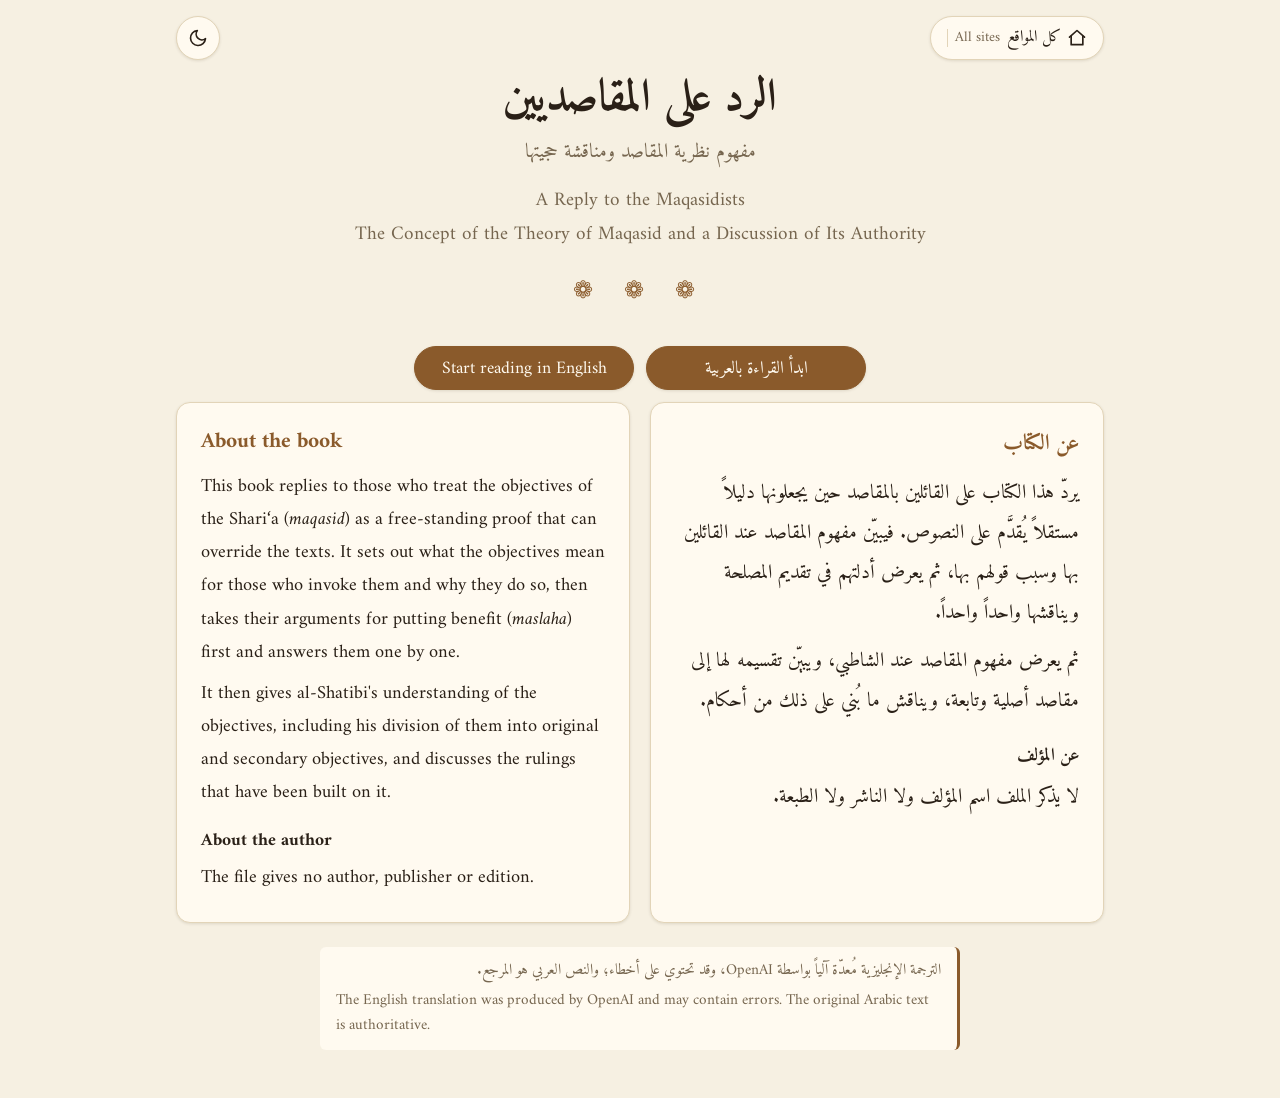
==== index.html @ 2a0f18d9 "Add the reading website for الرد على المقاصديين Built Arabic and English pages (137 each), the reade" ====
<!DOCTYPE html>
<html lang="ar" dir="rtl">
<head>
<meta charset="utf-8">
<meta name="viewport" content="width=device-width, initial-scale=1, viewport-fit=cover">
<title>الرد على المقاصديين</title>
<meta name="description" content="A Reply to the Maqasidists: a critique of the claim that the objectives of the Shari&#x27;a can override the texts, with a discussion of al-Shatibi&#x27;s view - read the book in Arabic or English.">
<script>
  (function () {
    var s = {};
    try { s = JSON.parse(localStorage.getItem('rad-muqasidin')) || {}; } catch (e) {}
    document.documentElement.dataset.theme =
      s.theme || (matchMedia('(prefers-color-scheme: dark)').matches ? 'dark' : 'light');
  })();
</script>
<link rel="preconnect" href="https://fonts.googleapis.com">
<link rel="preconnect" href="https://fonts.gstatic.com" crossorigin>
<link href="https://fonts.googleapis.com/css2?family=Amiri:ital,wght@0,400;0,700;1,400&display=swap" rel="stylesheet">
<link rel="stylesheet" href="assets/style.css?v=f123134601">
</head>
<body>
<div class="home">
  <div class="home-top">
    <a class="btn all-sites" href="https://nisbeti.github.io/all/">
      <svg class="icon" viewBox="0 0 24 24" fill="none" stroke="currentColor" stroke-width="2" stroke-linecap="round" stroke-linejoin="round" aria-hidden="true"><path d="M3 11l9-8 9 8"/><path d="M5 10v10h14V10"/></svg>
      <span>كل المواقع</span>
      <span class="all-sites-en" lang="en" dir="ltr">All sites</span>
    </a>
    <button id="theme-toggle" class="btn icon-btn" type="button" aria-label="Toggle dark mode" title="Toggle dark mode">
      <svg class="icon icon-moon" viewBox="0 0 24 24" fill="none" stroke="currentColor" stroke-width="2" stroke-linecap="round" stroke-linejoin="round" aria-hidden="true"><path d="M21 12.8A9 9 0 1 1 11.2 3a7 7 0 0 0 9.8 9.8z"/></svg>
      <svg class="icon icon-sun" viewBox="0 0 24 24" fill="none" stroke="currentColor" stroke-width="2" stroke-linecap="round" aria-hidden="true"><circle cx="12" cy="12" r="4"/><path d="M12 2v2M12 20v2M4.9 4.9l1.4 1.4M17.7 17.7l1.4 1.4M2 12h2M20 12h2M4.9 19.1l1.4-1.4M17.7 6.3l1.4-1.4"/></svg>
    </button>
  </div>

  <header class="hero">
    <h1>الرد على المقاصديين</h1>
    <p class="subtitle">مفهوم نظرية المقاصد ومناقشة حجيتها</p>
    <p class="en-title" lang="en" dir="ltr">A Reply to the Maqasidists<br>The Concept of the Theory of Maqasid and a Discussion of Its Authority</p>
    <div class="ornament" aria-hidden="true">❁ ❁ ❁</div>
  </header>

  <div class="actions">
    <a class="btn btn-primary" href="reader.html#ar/1" lang="ar">ابدأ القراءة بالعربية</a>
    <a class="btn btn-primary" href="reader.html#en/1" lang="en" dir="ltr">Start reading in English</a>
  </div>

  <div id="continue" class="continue" hidden>
    <a id="continue-link" class="btn" href="reader.html"></a>
  </div>

  <section class="summaries">
    <div class="card" lang="ar" dir="rtl">
      <h2>عن الكتاب</h2>
      <p>يردّ هذا الكتاب على القائلين بالمقاصد حين يجعلونها دليلاً مستقلاً يُقدَّم على النصوص. فيبيّن مفهوم المقاصد عند القائلين بها وسبب قولهم بها، ثم يعرض أدلتهم في تقديم المصلحة ويناقشها واحداً واحداً.</p>
      <p>ثم يعرض مفهوم المقاصد عند الشاطبي، ويبيّن تقسيمه لها إلى مقاصد أصلية وتابعة، ويناقش ما بُني على ذلك من أحكام.</p>
      <h3>عن المؤلف</h3>
      <p>لا يذكر الملف اسم المؤلف ولا الناشر ولا الطبعة.</p>
    </div>

    <div class="card" lang="en" dir="ltr">
      <h2>About the book</h2>
      <p>This book replies to those who treat the objectives of the Shari‘a (<em>maqasid</em>) as a free-standing proof that can override the texts. It sets out what the objectives mean for those who invoke them and why they do so, then takes their arguments for putting benefit (<em>maslaha</em>) first and answers them one by one.</p>
      <p>It then gives al-Shatibi's understanding of the objectives, including his division of them into original and secondary objectives, and discusses the rulings that have been built on it.</p>
      <h3>About the author</h3>
      <p>The file gives no author, publisher or edition.</p>
    </div>
  </section>

  <aside class="disclaimer">
    <p lang="ar" dir="rtl">الترجمة الإنجليزية مُعدّة آلياً بواسطة OpenAI، وقد تحتوي على أخطاء؛ والنص العربي هو المرجع.</p>
    <p lang="en" dir="ltr">The English translation was produced by OpenAI and may contain errors. The original Arabic text is authoritative.</p>
  </aside>
</div>

<script src="assets/book.js?v=f123134601"></script>
<script src="assets/common.js?v=f123134601"></script>
<script>
  Site.bindThemeToggle(document.getElementById('theme-toggle'));

  const saved = Site.load();
  if (saved.page && saved.lang) {
    const link = document.getElementById('continue-link');
    const isAr = saved.lang === 'ar';
    link.href = `reader.html#${saved.lang}/${saved.page}`;
    link.lang = saved.lang;
    link.dir = isAr ? 'rtl' : 'ltr';
    link.textContent = isAr
      ? `متابعة القراءة من صفحة ${saved.page}`
      : `Continue reading from page ${saved.page}`;
    document.getElementById('continue').hidden = false;
  }
</script>
</body>
</html>
---- assets/style.css ----
:root {
  --font-scale: 1;
  --bg: #f6f0e2;
  --surface: #fffaf0;
  --text: #2a2017;
  --muted: #76664f;
  --accent: #8a5a2b;
  --accent-text: #fffaf0;
  --border: #e2d4b8;
  --shadow: 0 1px 3px rgba(60, 40, 10, 0.12);
  color-scheme: light;
}

:root[data-theme="dark"] {
  --bg: #15120e;
  --surface: #1e1914;
  --text: #ece2cf;
  --muted: #a8977e;
  --accent: #d9a766;
  --accent-text: #1a140d;
  --border: #3a3127;
  --shadow: 0 1px 3px rgba(0, 0, 0, 0.5);
  color-scheme: dark;
}

* { box-sizing: border-box; }

html { -webkit-text-size-adjust: 100%; }

body {
  margin: 0;
  background: var(--bg);
  color: var(--text);
  font-family: "Amiri", "Times New Roman", serif;
  font-size: 1.15rem;
  line-height: 1.8;
  -webkit-font-smoothing: antialiased;
  -moz-osx-font-smoothing: grayscale;
  transition: background-color 0.2s, color 0.2s;
}

a { color: var(--accent); }

button, select {
  font: inherit;
  color: inherit;
}

.btn {
  display: inline-flex;
  align-items: center;
  justify-content: center;
  gap: 0.4em;
  min-height: 44px;
  padding: 0.3em 1em;
  border: 1px solid var(--border);
  border-radius: 999px;
  background: var(--surface);
  color: var(--text);
  text-decoration: none;
  cursor: pointer;
  box-shadow: var(--shadow);
  font-size: 1rem;
  line-height: 1.2;
  white-space: nowrap;
}
.btn:hover:not(:disabled) { border-color: var(--accent); }
.btn:disabled { opacity: 0.4; cursor: default; }
.btn:focus-visible, select:focus-visible { outline: 2px solid var(--accent); outline-offset: 2px; }

.btn-primary {
  background: var(--accent);
  border-color: var(--accent);
  color: var(--accent-text);
}

.icon-btn {
  width: 44px;
  padding: 0;
}

.icon { width: 20px; height: 20px; flex: none; }

/* Theme toggle shows the icon for the mode you'll switch to */
.icon-sun { display: none; }
:root[data-theme="dark"] .icon-sun { display: block; }
:root[data-theme="dark"] .icon-moon { display: none; }

/* Mirror directional arrows in RTL */
[dir="rtl"] .icon-dir { transform: scaleX(-1); }

/* ---------- Index ---------- */

.home {
  max-width: 960px;
  margin: 0 auto;
  padding: 16px 16px 48px;
}

.home-top {
  display: flex;
  justify-content: flex-end;
}

/* Link back to the page listing all the sites, opposite the theme toggle */
.all-sites { margin-inline-end: auto; }
.all-sites-en {
  padding-inline-start: 0.5em;
  border-inline-start: 1px solid var(--border);
  color: var(--muted);
  font-size: 0.9em;
}

.hero {
  text-align: center;
  margin: 8px 0 32px;
}

.hero h1 {
  font-size: clamp(1.9rem, 6vw, 2.8rem);
  line-height: 1.4;
  margin: 0 0 4px;
  font-weight: 700;
}

.hero .subtitle {
  color: var(--muted);
  margin: 0;
  font-size: 1.25rem;
}

.hero .en-title {
  margin-top: 12px;
  font-size: 1.2rem;
  color: var(--muted);
}

.ornament {
  color: var(--accent);
  font-size: 1.5rem;
  margin: 16px 0;
  letter-spacing: 0.5em;
}

.summaries {
  display: grid;
  grid-template-columns: 1fr 1fr;
  gap: 20px;
}

.card {
  background: var(--surface);
  border: 1px solid var(--border);
  border-radius: 14px;
  padding: 20px 24px;
  box-shadow: var(--shadow);
}

.card h2 {
  margin: 0 0 8px;
  font-size: 1.35rem;
  color: var(--accent);
}

.card h3 {
  margin: 16px 0 4px;
  font-size: 1.1rem;
}

.card p { margin: 0 0 8px; }

.card[lang="ar"] { font-size: 1.25rem; line-height: 2; }

.actions {
  display: flex;
  flex-wrap: wrap;
  justify-content: center;
  gap: 12px;
  margin: 32px 0 12px;
}

.actions .btn { min-width: 220px; font-size: 1.1rem; }

.continue {
  text-align: center;
  margin-bottom: 24px;
}

.disclaimer {
  max-width: 640px;
  margin: 24px auto 0;
  padding: 12px 16px;
  border-inline-start: 3px solid var(--accent);
  background: var(--surface);
  border-radius: 6px;
  color: var(--muted);
  font-size: 0.95rem;
  line-height: 1.6;
}
.disclaimer p { margin: 0; }
.disclaimer p + p { margin-top: 6px; }

@media (max-width: 700px) {
  .summaries { grid-template-columns: 1fr; }
  .actions .btn { width: 100%; }
}

/* ---------- Reader ---------- */

.topbar {
  position: sticky;
  top: 0;
  z-index: 10;
  display: flex;
  align-items: center;
  gap: 8px;
  padding: 8px 16px;
  background: color-mix(in srgb, var(--bg) 92%, transparent);
  backdrop-filter: blur(6px);
  -webkit-backdrop-filter: blur(6px);
  border-bottom: 1px solid var(--border);
}

.topbar .spacer { flex: 1; }

/*
  Contents: the top bar's button says which section you're in and opens a
  panel of chapters (each folding its sections away) and a page-number box.
*/
.contents-btn {
  min-width: 0;
  max-width: min(22em, 50vw);
  padding-inline: 0.8em 1em;
}
.contents-label {
  overflow: hidden;
  white-space: nowrap;
  text-overflow: ellipsis;
}

.contents-panel {
  width: min(34rem, calc(100vw - 32px));
  max-height: min(85vh, 52rem);
  margin: auto;
  padding: 0;
  border: 1px solid var(--border);
  border-radius: 16px;
  background: var(--surface);
  color: var(--text);
  box-shadow: 0 16px 48px rgba(30, 20, 5, 0.35);
}
.contents-panel[open] { display: flex; flex-direction: column; }
.contents-panel::backdrop { background: rgba(20, 14, 6, 0.45); }

.contents-head {
  display: flex;
  align-items: center;
  gap: 8px;
  padding: 12px 12px 8px 20px;
}
[dir="rtl"] .contents-head { padding: 12px 20px 8px 12px; }
.contents-title { flex: 1; margin: 0; font-size: 1.25rem; }

.page-jump {
  display: flex;
  align-items: center;
  flex-wrap: wrap;
  gap: 8px;
  padding: 0 20px 12px;
  border-bottom: 1px solid var(--border);
}
.page-jump-label { color: var(--muted); }
.page-input {
  width: 5.5em;
  min-height: 44px;
  padding: 0 0.6em;
  border: 1px solid var(--border);
  border-radius: 10px;
  background: var(--bg);
  color: var(--text);
  font: inherit;
  text-align: center;
}
.page-input:focus-visible { outline: 2px solid var(--accent); outline-offset: 1px; }
.page-total { color: var(--muted); }
.page-go { margin-inline-start: auto; }

.contents-list,
.contents-sections {
  list-style: none;
  margin: 0;
  padding: 0;
}
.contents-list {
  overflow-y: auto;
  overscroll-behavior: contain;
  padding: 6px 8px 12px;
}
.contents-row { display: flex; align-items: center; }
.contents-toggle {
  flex: none;
  display: inline-flex;
  align-items: center;
  justify-content: center;
  width: 36px;
  height: 36px;
  border: 0;
  border-radius: 999px;
  background: none;
  color: var(--muted);
  cursor: pointer;
}
.contents-toggle .icon { transition: transform 0.15s ease; }
[dir="rtl"] .contents-toggle .icon { transform: scaleX(-1); }
.contents-toggle[aria-expanded="true"] .icon { transform: rotate(90deg); }
.contents-toggle:focus-visible { outline: 2px solid var(--accent); outline-offset: -2px; }

.contents-link {
  flex: 1;
  display: flex;
  align-items: baseline;
  gap: 12px;
  min-height: 40px;
  padding: 8px 10px;
  border-radius: 10px;
  color: var(--text);
  text-decoration: none;
  line-height: 1.45;
}
.contents-link:hover { background: color-mix(in srgb, var(--accent) 10%, transparent); }
.contents-link:focus-visible { outline: 2px solid var(--accent); outline-offset: -2px; }
.contents-link > span:first-child { flex: 1; }
.contents-page { color: var(--muted); font-size: 0.85em; font-variant-numeric: tabular-nums; }
.contents-link[aria-current] {
  background: color-mix(in srgb, var(--accent) 16%, transparent);
  font-weight: 700;
}
.contents-entry.level-1 > .contents-row .contents-link { font-weight: 700; }
.contents-entry.level-1 > .contents-row:not(:has(.contents-toggle)) { padding-inline-start: 36px; }
.contents-entry.level-2 { padding-inline-start: 36px; }
.contents-entry.level-3 { padding-inline-start: 60px; font-size: 0.94em; }

@media (max-width: 600px) {
  .contents-panel {
    width: 100vw;
    max-width: none;
    height: 100dvh;
    max-height: none;
    border: 0;
    border-radius: 0;
  }
  .contents-btn { max-width: 46vw; }
  .contents-entry.level-2 { padding-inline-start: 28px; }
  .contents-entry.level-3 { padding-inline-start: 44px; }
}

/*
  The reader is a screen of its own: the bars above and below, and between them
  a track of pages that the browser scrolls and snaps sideways, each page
  scrolling up and down by itself.
*/
body.reader-page {
  display: flex;
  flex-direction: column;
  height: 100vh;
  height: 100dvh;
  overflow: hidden;
}

body.reader-page .topbar,
body.reader-page .bottombar {
  position: relative;
  flex: none;
}

.reader {
  flex: 1;
  min-height: 0;
  display: flex;
  overflow-x: auto;
  overflow-y: hidden;
  scroll-snap-type: x mandatory;
  overscroll-behavior-x: contain;
  scrollbar-width: none;
}

.reader::-webkit-scrollbar { display: none; }

.reader .slide {
  flex: 0 0 100%;
  overflow-y: auto;
  scroll-snap-align: start;
  scroll-snap-stop: always;
  padding: 24px 16px 48px;
}

.reader .slide > * {
  max-width: 760px;
  margin-inline: auto;
}

.reader .slide article {
  transition: opacity 0.18s ease;
}

.reader .slide.loading article { opacity: 0.25; }

/*
  A fast swipe can reach a page that is still on its way. Show a spinner in
  the middle of it rather than a blank page; it fades in after a moment, so a
  page that arrives quickly never flashes one.
*/
.reader .slide.loading { position: relative; }

.reader .slide.loading::before {
  content: '';
  position: absolute;
  top: 50%;
  left: 50%;
  width: 32px;
  height: 32px;
  margin: -16px 0 0 -16px;
  border: 3px solid var(--border);
  border-top-color: var(--accent);
  border-radius: 50%;
  animation: slide-spinner-in 0.2s ease-out 0.15s both, slide-spin 0.8s linear infinite;
  pointer-events: none;
}

@keyframes slide-spinner-in { from { opacity: 0; } }
@keyframes slide-spin { to { transform: rotate(360deg); } }

@media (prefers-reduced-motion: reduce) {
  .reader .slide.loading::before { animation: slide-spinner-in 0.2s ease-out 0.15s both, slide-spin 2.4s linear infinite; }
}

.reader p {
  margin: 0 0 0.9em;
  text-align: justify;
  hyphens: auto;
}

:root[lang="ar"] .reader {
  font-size: calc(1.4rem * var(--font-scale));
  line-height: 2.15;
}

:root[lang="en"] .reader {
  font-size: calc(1.2rem * var(--font-scale));
  line-height: 1.8;
}

.reader hr.fn-sep {
  width: 30%;
  margin: 1.5em 0 0.8em;
  margin-inline-end: auto;
  border: 0;
  border-top: 1px solid var(--muted);
}

.reader p.footnote {
  font-size: 0.8em;
  line-height: 1.7;
  color: var(--muted);
  margin-bottom: 0.3em;
  text-align: start;
}

/* Page references in the indexes at the back of the book */
.reader a.ref {
  color: var(--accent);
  text-decoration: underline;
  text-decoration-thickness: 1px;
  text-underline-offset: 3px;
  padding: 0.15em 0.2em;
  font-variant-numeric: tabular-nums;
}

.reader .error {
  text-align: center;
  color: var(--muted);
}

.en-note {
  margin-top: 2em;
  padding-top: 0.8em;
  border-top: 1px dashed var(--border);
  font-size: 0.85rem;
  line-height: 1.5;
  color: var(--muted);
}
.en-note a { color: var(--accent); }

.bottombar {
  position: fixed;
  inset-inline: 0;
  bottom: 0;
  z-index: 10;
  display: flex;
  align-items: center;
  justify-content: space-between;
  gap: 8px;
  padding: 10px 16px calc(10px + env(safe-area-inset-bottom));
  background: color-mix(in srgb, var(--bg) 92%, transparent);
  backdrop-filter: blur(6px);
  -webkit-backdrop-filter: blur(6px);
  border-top: 1px solid var(--border);
}

.bottombar .counter {
  color: var(--muted);
  font-size: 0.95rem;
  font-variant-numeric: tabular-nums;
  text-align: center;
  white-space: nowrap;
}

.font-controls {
  display: flex;
  align-items: center;
  gap: 10px;
}

/* − and + joined into one pill */
.font-size {
  display: inline-flex;
  border-radius: 999px;
  box-shadow: var(--shadow);
}

.font-size .btn {
  width: 44px;
  padding: 0;
  font-size: 1.4rem;
  line-height: 1;
  box-shadow: none;
}

.font-size .btn:first-child {
  border-radius: 999px 0 0 999px;
  border-right-width: 0;
}

.font-size .btn:last-child {
  border-radius: 0 999px 999px 0;
}

.font-size .btn + .btn {
  border-left-color: var(--border);
}

@media (max-width: 480px) {
  .topbar { padding: 8px 12px; gap: 6px; }
  .bottombar { padding-inline: 12px; }
  .bottombar #prev, .bottombar #next { width: 44px; padding: 0; }
  .bottombar .label { display: none; }
  .bottombar .counter { font-size: 0.85rem; }
}

/* First-visit tip that points at the text size buttons. */
#size-tip {
  position: fixed;
  z-index: 30;
  /*
    It is a tip, not something to get past. It lies over the page, so taking
    presses would swallow a swipe that began on it, and a tap meant for the
    text. Only its own button answers.
  */
  pointer-events: none;
  width: min(16rem, calc(100vw - 2rem));
  padding: 0.8rem 0.95rem 0.75rem;
  border-radius: 14px;
  background: var(--accent);
  color: var(--accent-text);
  box-shadow: 0 12px 32px rgba(40, 20, 0, 0.28);
  font-size: 1rem;
  line-height: 1.5;
  animation: size-tip-in 0.25s ease-out;
}
#size-tip[hidden] { display: none; }
#size-tip::after {
  content: "";
  position: absolute;
  bottom: -7px;
  left: var(--arrow-x, 50%);
  width: 14px;
  height: 14px;
  margin-left: -7px;
  background: var(--accent);
  transform: rotate(45deg);
  border-radius: 0 0 2px 0;
}
#size-tip p { margin: 0 0 0.6rem; }
#size-tip .size-tip-actions { display: flex; justify-content: flex-end; }
#size-tip .size-tip-close {
  pointer-events: auto;
  background: var(--accent-text);
  color: var(--accent);
  border: 0;
  border-radius: 999px;
  padding: 0.25rem 0.9rem;
  font: inherit;
  font-weight: 700;
  cursor: pointer;
}
.font-size.tip-target { animation: size-tip-pulse 1.6s ease-out infinite; }
@keyframes size-tip-in { from { opacity: 0; transform: translateY(-6px); } to { opacity: 1; transform: none; } }
@keyframes size-tip-pulse {
  0% { box-shadow: 0 0 0 0 color-mix(in srgb, var(--accent) 55%, transparent); }
  100% { box-shadow: 0 0 0 10px transparent; }
}
@media (prefers-reduced-motion: reduce) {
  #size-tip, .font-size.tip-target { animation: none; }
}
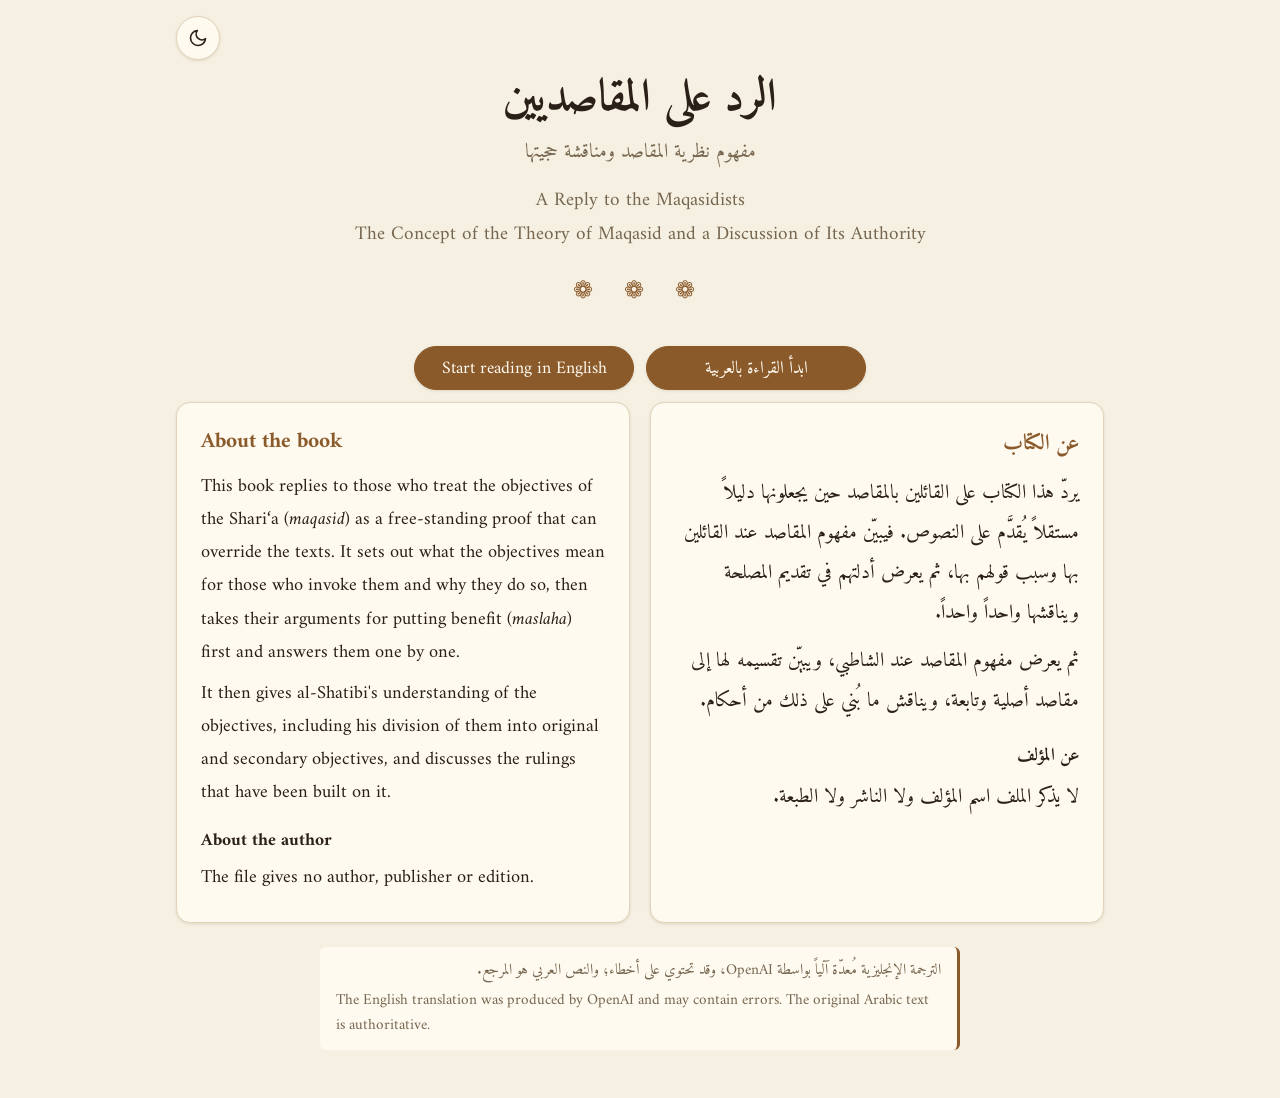
==== commit acf2ed23: "Remove the All sites button from the home page Co-Authored-By: Claude Sonnet 5.5 <noreply@anthropic." ====
--- a/index.html
+++ b/index.html
@@ -21,11 +21,6 @@
 <body>
 <div class="home">
   <div class="home-top">
-    <a class="btn all-sites" href="https://nisbeti.github.io/all/">
-      <svg class="icon" viewBox="0 0 24 24" fill="none" stroke="currentColor" stroke-width="2" stroke-linecap="round" stroke-linejoin="round" aria-hidden="true"><path d="M3 11l9-8 9 8"/><path d="M5 10v10h14V10"/></svg>
-      <span>كل المواقع</span>
-      <span class="all-sites-en" lang="en" dir="ltr">All sites</span>
-    </a>
     <button id="theme-toggle" class="btn icon-btn" type="button" aria-label="Toggle dark mode" title="Toggle dark mode">
       <svg class="icon icon-moon" viewBox="0 0 24 24" fill="none" stroke="currentColor" stroke-width="2" stroke-linecap="round" stroke-linejoin="round" aria-hidden="true"><path d="M21 12.8A9 9 0 1 1 11.2 3a7 7 0 0 0 9.8 9.8z"/></svg>
       <svg class="icon icon-sun" viewBox="0 0 24 24" fill="none" stroke="currentColor" stroke-width="2" stroke-linecap="round" aria-hidden="true"><circle cx="12" cy="12" r="4"/><path d="M12 2v2M12 20v2M4.9 4.9l1.4 1.4M17.7 17.7l1.4 1.4M2 12h2M20 12h2M4.9 19.1l1.4-1.4M17.7 6.3l1.4-1.4"/></svg>
--- a/assets/style.css
+++ b/assets/style.css
@@ -102,14 +102,6 @@
   justify-content: flex-end;
 }
 
-/* Link back to the page listing all the sites, opposite the theme toggle */
-.all-sites { margin-inline-end: auto; }
-.all-sites-en {
-  padding-inline-start: 0.5em;
-  border-inline-start: 1px solid var(--border);
-  color: var(--muted);
-  font-size: 0.9em;
-}
 
 .hero {
   text-align: center;
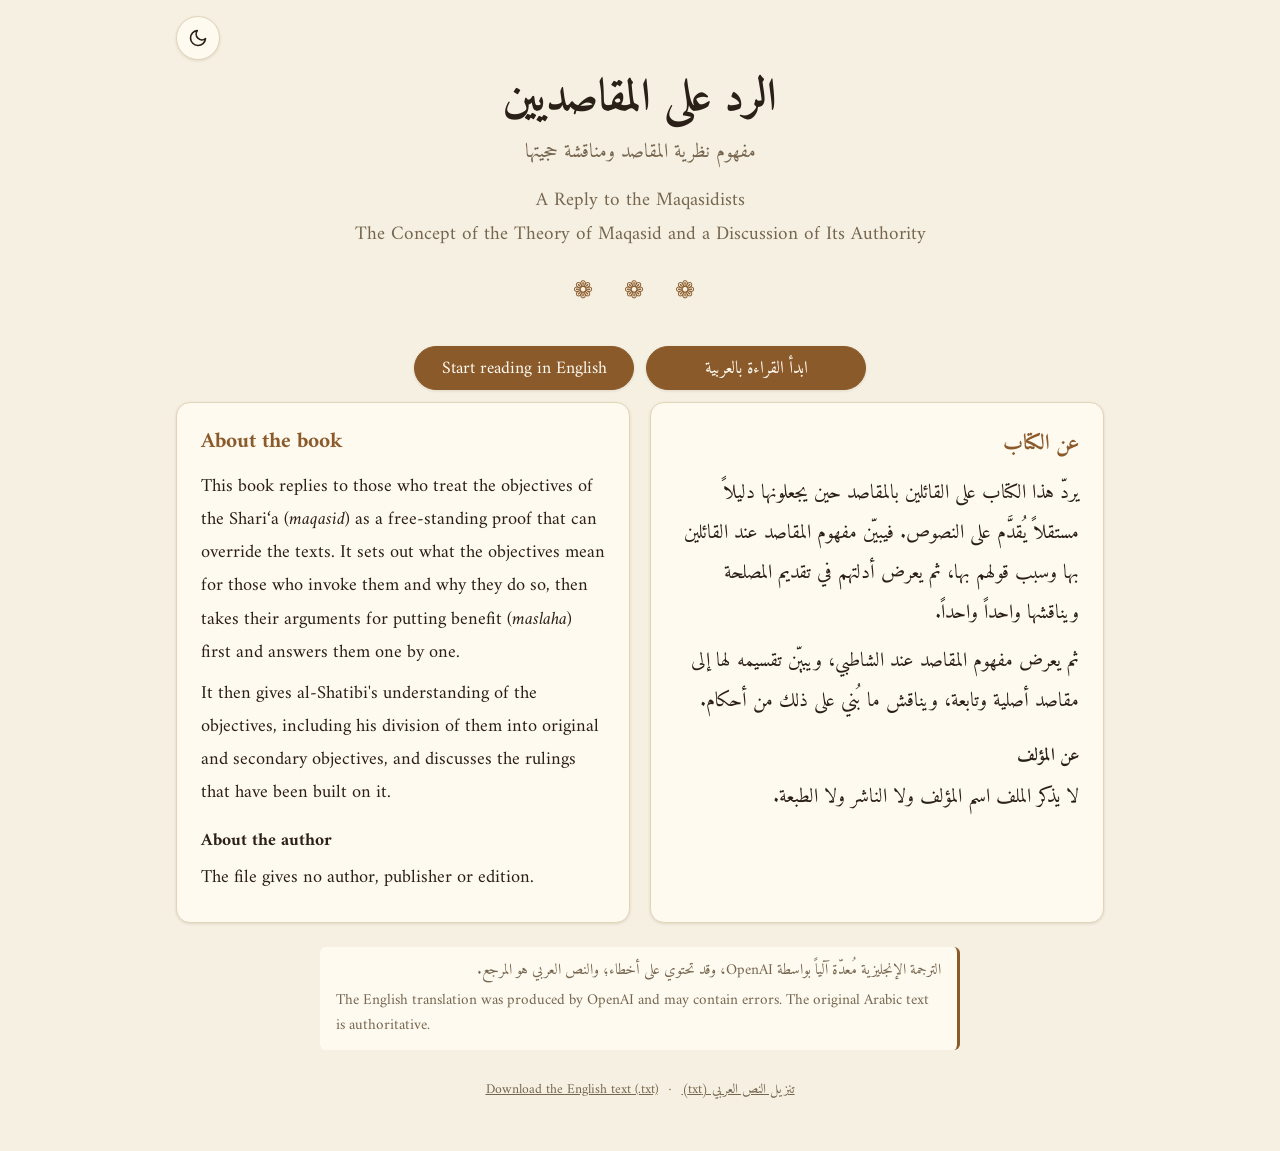
==== commit 6cbb0db3: "Add the whole Arabic text as one file and link both text files from the home page rad-muqasidin-ar.t" ====
--- a/index.html
+++ b/index.html
@@ -16,7 +16,9 @@
 <link rel="preconnect" href="https://fonts.googleapis.com">
 <link rel="preconnect" href="https://fonts.gstatic.com" crossorigin>
 <link href="https://fonts.googleapis.com/css2?family=Amiri:ital,wght@0,400;0,700;1,400&display=swap" rel="stylesheet">
-<link rel="stylesheet" href="assets/style.css?v=f123134601">
+<link rel="stylesheet" href="assets/style.css?v=f072f397c4">
+<script data-goatcounter="https://bahith.goatcounter.com/count"
+        async src="//gc.zgo.at/count.js"></script>
 </head>
 <body>
 <div class="home">
@@ -65,10 +67,16 @@
     <p lang="ar" dir="rtl">الترجمة الإنجليزية مُعدّة آلياً بواسطة OpenAI، وقد تحتوي على أخطاء؛ والنص العربي هو المرجع.</p>
     <p lang="en" dir="ltr">The English translation was produced by OpenAI and may contain errors. The original Arabic text is authoritative.</p>
   </aside>
+
+  <footer class="downloads">
+    <a href="rad-muqasidin-ar.txt" download lang="ar" dir="rtl">تنزيل النص العربي (txt)</a>
+    <span aria-hidden="true">·</span>
+    <a href="rad-muqasidin-en.txt" download lang="en" dir="ltr">Download the English text (.txt)</a>
+  </footer>
 </div>
 
-<script src="assets/book.js?v=f123134601"></script>
-<script src="assets/common.js?v=f123134601"></script>
+<script src="assets/book.js?v=f072f397c4"></script>
+<script src="assets/common.js?v=f072f397c4"></script>
 <script>
   Site.bindThemeToggle(document.getElementById('theme-toggle'));
 
--- a/assets/style.css
+++ b/assets/style.css
@@ -191,6 +191,19 @@
 }
 .disclaimer p { margin: 0; }
 .disclaimer p + p { margin-top: 6px; }
+
+/* Small links to the whole book as one text file per language */
+.downloads {
+  display: flex;
+  flex-wrap: wrap;
+  justify-content: center;
+  gap: 4px 10px;
+  margin-top: 28px;
+  color: var(--muted);
+  font-size: 0.85rem;
+}
+.downloads a { color: var(--muted); }
+.downloads a:hover { color: var(--accent); }
 
 @media (max-width: 700px) {
   .summaries { grid-template-columns: 1fr; }
